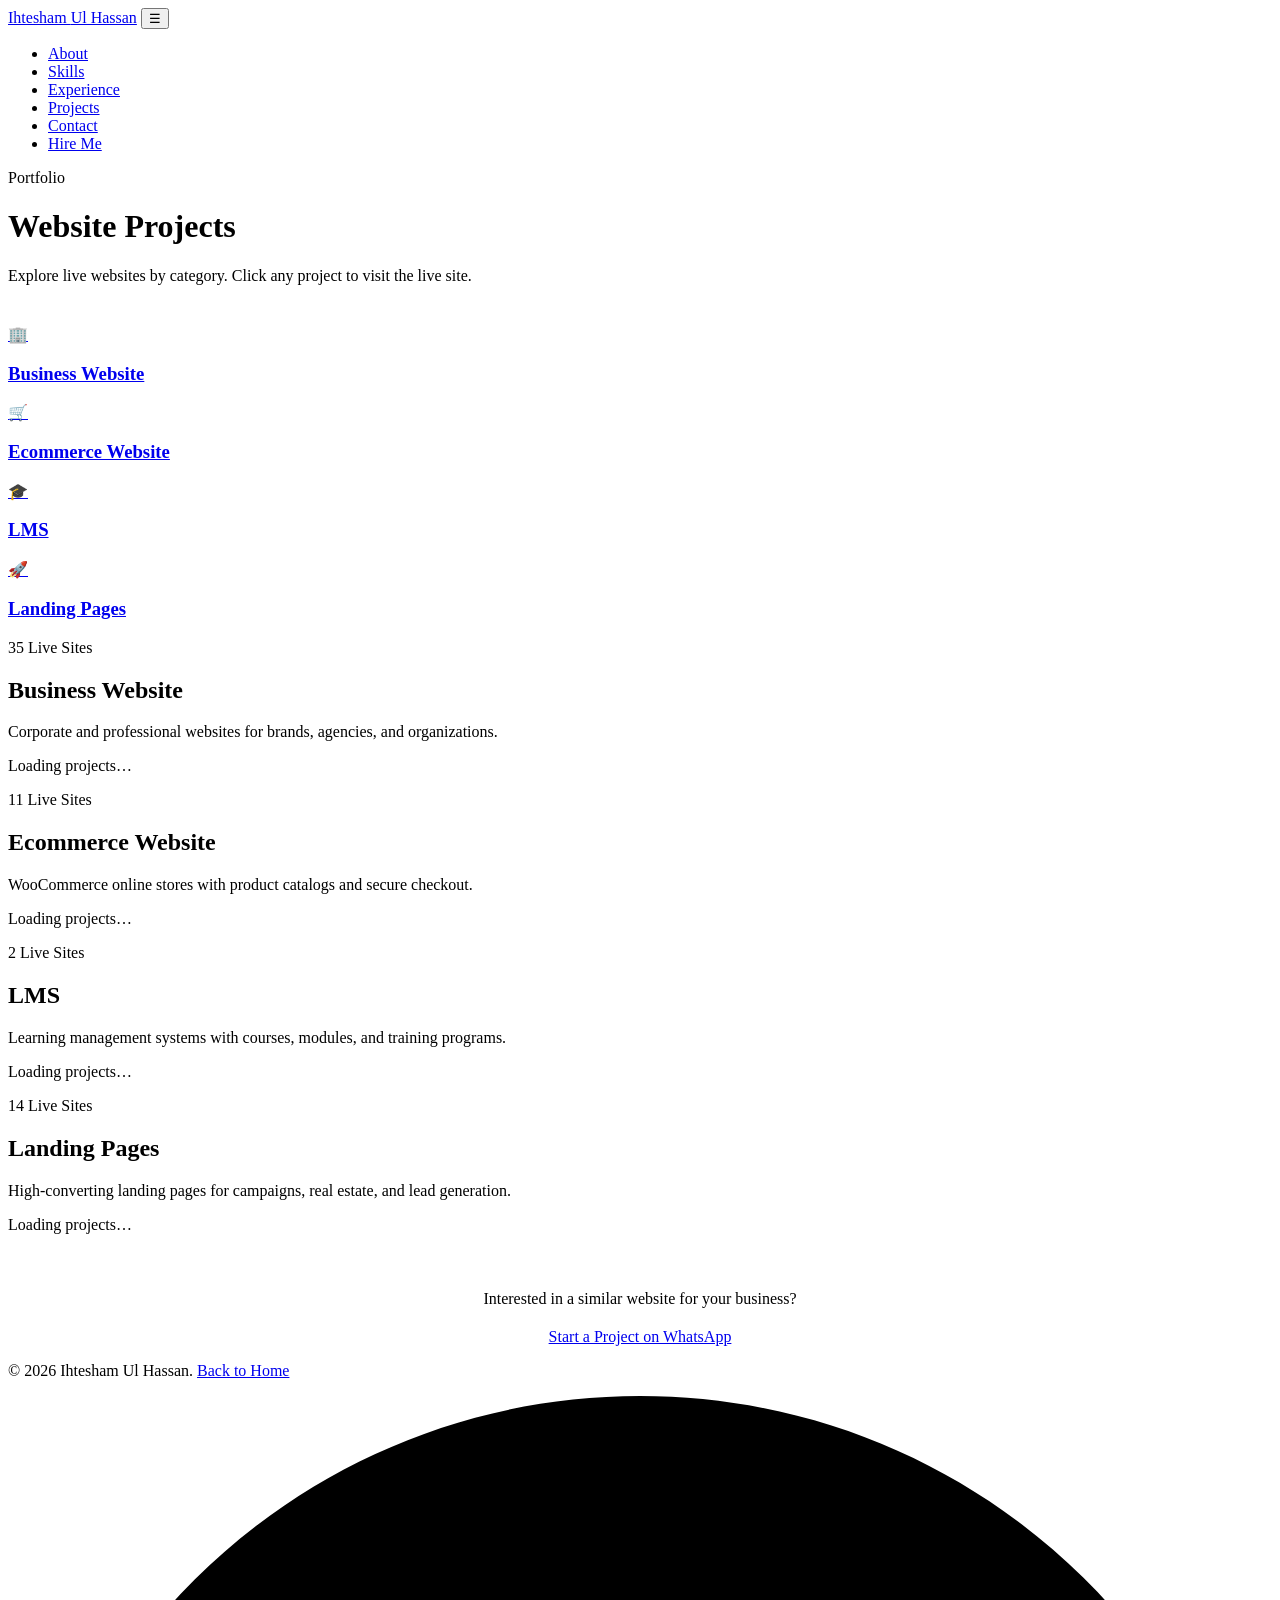
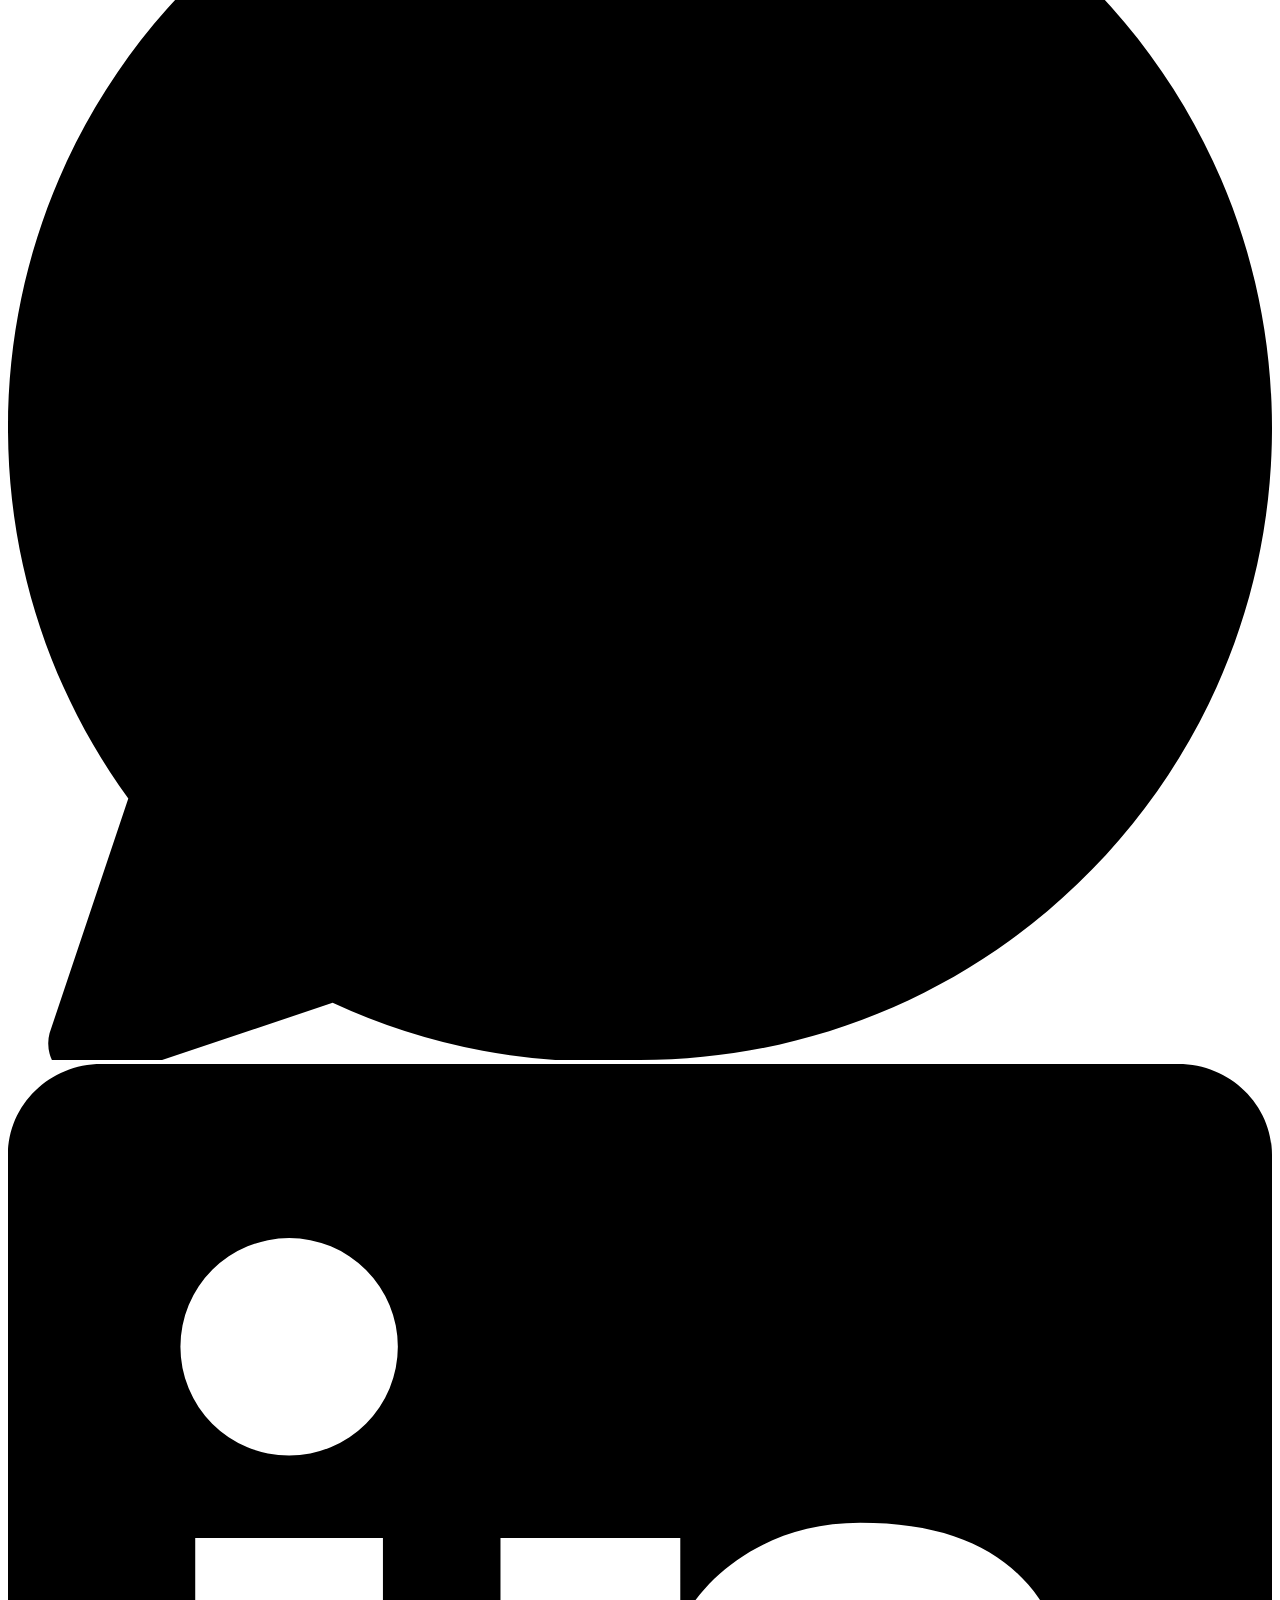
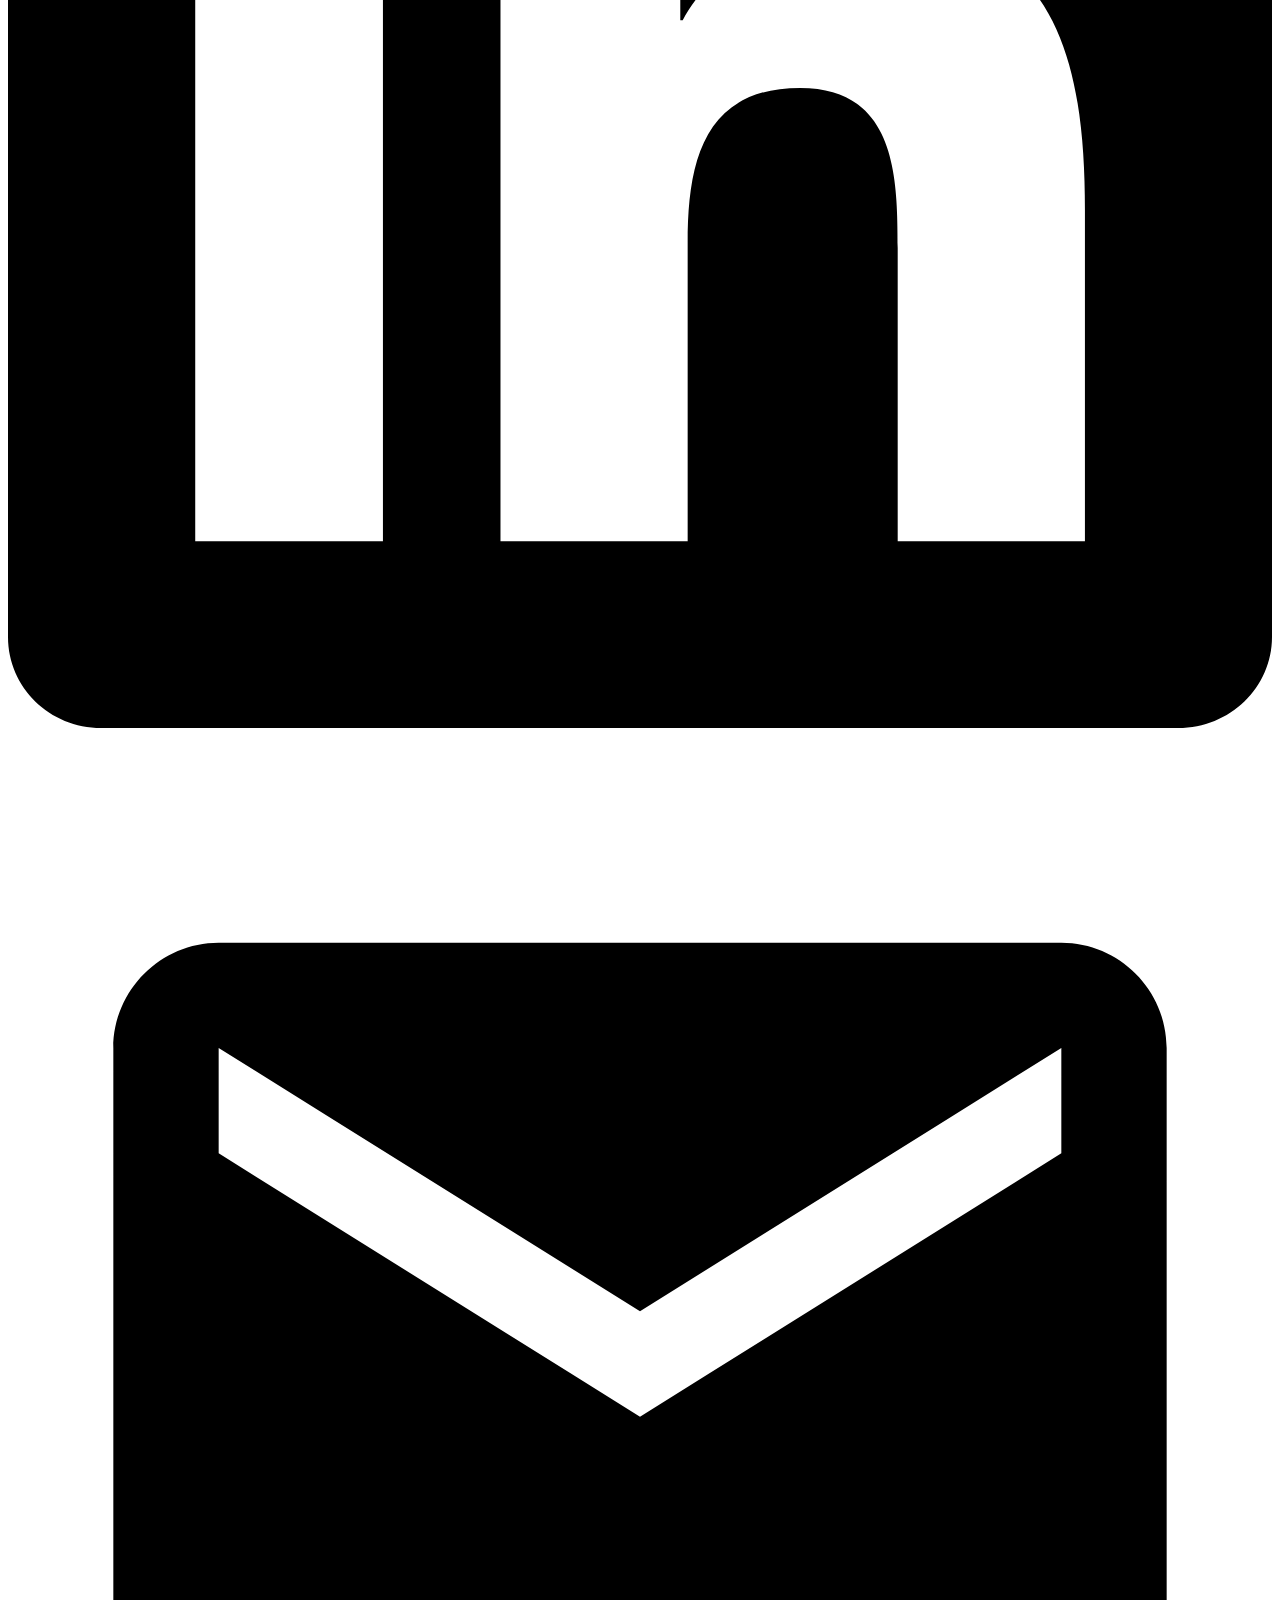
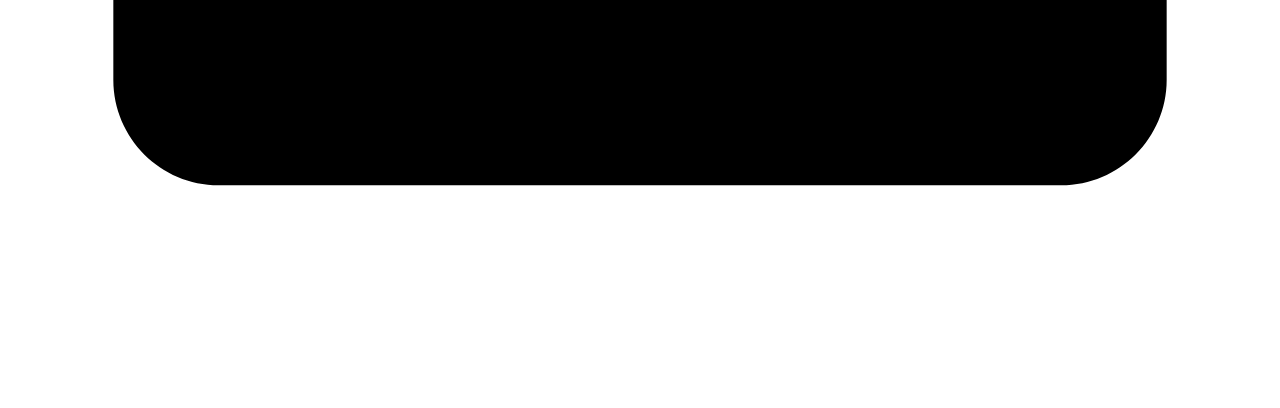
==== projects.html @ 06a2653f "Add files via upload" ====
<!DOCTYPE html>
<html lang="en">
<head>
  <meta charset="UTF-8">
  <meta name="viewport" content="width=device-width, initial-scale=1.0">
  <meta name="description" content="Portfolio projects by Ihtesham Ul Hassan — business websites, ecommerce, LMS, and landing pages.">
  <title>Projects | Ihtesham Ul Hassan</title>
  <link rel="preconnect" href="https://fonts.googleapis.com">
  <link rel="preconnect" href="https://fonts.gstatic.com" crossorigin>
  <link href="https://fonts.googleapis.com/css2?family=DM+Sans:ital,opsz,wght@0,9..40,400;0,9..40,500;0,9..40,600;0,9..40,700&family=Playfair+Display:wght@600;700&display=swap" rel="stylesheet">
  <link rel="stylesheet" href="assets/css/style.css">
</head>
<body>

  <nav class="navbar">
    <div class="container">
      <a href="index.html" class="logo">Ihtesham <span>Ul Hassan</span></a>
      <button class="menu-toggle" aria-label="Toggle menu">☰</button>
      <ul class="nav-links">
        <li><a href="index.html#about">About</a></li>
        <li><a href="index.html#skills">Skills</a></li>
        <li><a href="index.html#experience">Experience</a></li>
        <li><a href="projects.html" class="active">Projects</a></li>
        <li><a href="index.html#contact">Contact</a></li>
        <li><a href="index.html#contact" class="nav-cta">Hire Me</a></li>
      </ul>
    </div>
  </nav>

  <header class="page-hero container fade-in">
    <span class="section-label">Portfolio</span>
    <h1 class="section-title">Website Projects</h1>
    <p class="section-desc">Explore live websites by category. Click any project to visit the live site.</p>

    <div class="project-categories" style="margin-top: 40px; text-align: left;">
      <a href="#business-websites" class="category-card">
        <div class="category-icon">🏢</div>
        <h3>Business Website</h3>
      </a>
      <a href="#ecommerce-websites" class="category-card">
        <div class="category-icon">🛒</div>
        <h3>Ecommerce Website</h3>
      </a>
      <a href="#lms" class="category-card">
        <div class="category-icon">🎓</div>
        <h3>LMS</h3>
      </a>
      <a href="#landing-pages" class="category-card">
        <div class="category-icon">🚀</div>
        <h3>Landing Pages</h3>
      </a>
    </div>
  </header>

  <section class="section" style="padding-top: 0;">
    <div class="container">

      <!-- 1. Business Website -->
      <div id="business-websites" class="project-category-block fade-in">
        <div class="category-block-header">
          <div>
            <span class="section-label" data-business-count>35 Live Sites</span>
            <h2>Business Website</h2>
          </div>
          <p>Corporate and professional websites for brands, agencies, and organizations.</p>
        </div>
        <div class="project-links-grid" data-category="business">
          <p class="category-empty">Loading projects…</p>
        </div>
      </div>

      <!-- 2. Ecommerce Website -->
      <div id="ecommerce-websites" class="project-category-block fade-in">
        <div class="category-block-header">
          <div>
            <span class="section-label" data-ecommerce-count>11 Live Sites</span>
            <h2>Ecommerce Website</h2>
          </div>
          <p>WooCommerce online stores with product catalogs and secure checkout.</p>
        </div>
        <div class="project-links-grid" data-category="ecommerce">
          <p class="category-empty">Loading projects…</p>
        </div>
      </div>

      <!-- 3. LMS -->
      <div id="lms" class="project-category-block fade-in">
        <div class="category-block-header">
          <div>
            <span class="section-label" data-lms-count>2 Live Sites</span>
            <h2>LMS</h2>
          </div>
          <p>Learning management systems with courses, modules, and training programs.</p>
        </div>
        <div class="project-links-grid" data-category="lms">
          <p class="category-empty">Loading projects…</p>
        </div>
      </div>

      <!-- 4. Landing Pages -->
      <div id="landing-pages" class="project-category-block fade-in">
        <div class="category-block-header">
          <div>
            <span class="section-label" data-landing-count>14 Live Sites</span>
            <h2>Landing Pages</h2>
          </div>
          <p>High-converting landing pages for campaigns, real estate, and lead generation.</p>
        </div>
        <div class="project-links-grid" data-category="landing">
          <p class="category-empty">Loading projects…</p>
        </div>
      </div>

      <div style="text-align: center; margin-top: 56px;" class="fade-in">
        <p style="color: var(--muted); margin-bottom: 20px;">Interested in a similar website for your business?</p>
        <a href="https://wa.me/923454115112?text=Hi%20Ihtesham%2C%20I%20saw%20your%20projects%20and%20want%20to%20discuss%20a%20website!" target="_blank" rel="noopener" class="btn btn-primary">Start a Project on WhatsApp</a>
      </div>
    </div>
  </section>

  <footer>
    <div class="container">
      <p>&copy; 2026 Ihtesham Ul Hassan. <a href="index.html">Back to Home</a></p>
    </div>
  </footer>

  <div class="floating-contact" aria-label="Quick contact">
    <a href="https://wa.me/923454115112?text=Hi%20Ihtesham!" target="_blank" rel="noopener" class="float-btn float-wa" title="WhatsApp">
      <svg viewBox="0 0 24 24"><path d="M17.472 14.382c-.297-.149-1.758-.867-2.03-.967-.273-.099-.471-.148-.67.15-.197.297-.767.966-.94 1.164-.173.199-.347.223-.644.075-.297-.15-1.255-.463-2.39-1.475-.883-.788-1.48-1.761-1.653-2.059-.173-.297-.018-.458.13-.606.134-.133.298-.347.446-.52.149-.174.198-.298.298-.497.099-.198.05-.371-.025-.52-.075-.149-.669-1.612-.916-2.207-.242-.579-.487-.5-.669-.51-.173-.008-.371-.01-.57-.01-.198 0-.52.074-.792.372-.272.297-1.04 1.016-1.04 2.479 0 1.462 1.065 2.875 1.213 3.074.149.198 2.096 3.2 5.077 4.487.709.306 1.262.489 1.694.625.712.227 1.36.195 1.871.118.571-.085 1.758-.719 2.006-1.413.248-.694.248-1.289.173-1.413-.074-.124-.272-.198-.57-.347z"/><path d="M12 0C5.373 0 0 5.373 0 12c0 2.625.846 5.059 2.284 7.034L.789 23.492a.75.75 0 0 0 .917.917l4.458-1.495A11.945 11.945 0 0 0 12 24c6.627 0 12-5.373 12-12S18.627 0 12 0z"/></svg>
    </a>
    <a href="https://www.linkedin.com/in/ihtesham-ul-hassan" target="_blank" rel="noopener" class="float-btn float-li" title="LinkedIn">
      <svg viewBox="0 0 24 24"><path d="M20.447 20.452h-3.554v-5.569c0-1.328-.027-3.037-1.852-3.037-1.853 0-2.136 1.445-2.136 2.939v5.667H9.351V9h3.414v1.561h.046c.477-.9 1.637-1.85 3.37-1.85 3.601 0 4.267 2.37 4.267 5.455v6.286zM5.337 7.433a2.062 2.062 0 0 1-2.063-2.065 2.064 2.064 0 1 1 2.063 2.065zm1.782 13.019H3.555V9h3.564v11.452zM22.225 0H1.771C.792 0 0 .774 0 1.729v20.542C0 23.227.792 24 1.771 24h20.451C23.2 24 24 23.227 24 22.271V1.729C24 .774 23.2 0 22.222 0h.003z"/></svg>
    </a>
    <a href="mailto:ihtisham050@gmail.com" class="float-btn float-email" title="Email">
      <svg viewBox="0 0 24 24"><path d="M20 4H4c-1.1 0-2 .9-2 2v12c0 1.1.9 2 2 2h16c1.1 0 2-.9 2-2V6c0-1.1-.9-2-2-2zm0 4l-8 5-8-5V6l8 5 8-5v2z"/></svg>
    </a>
  </div>

  <script src="assets/js/main.js"></script>
  <script src="assets/js/projects-data.js"></script>
  <script>
    if (window.location.hash) {
      const target = document.querySelector(window.location.hash);
      if (target) {
        setTimeout(() => target.scrollIntoView({ behavior: "smooth", block: "start" }), 300);
      }
    }
  </script>
</body>
</html>
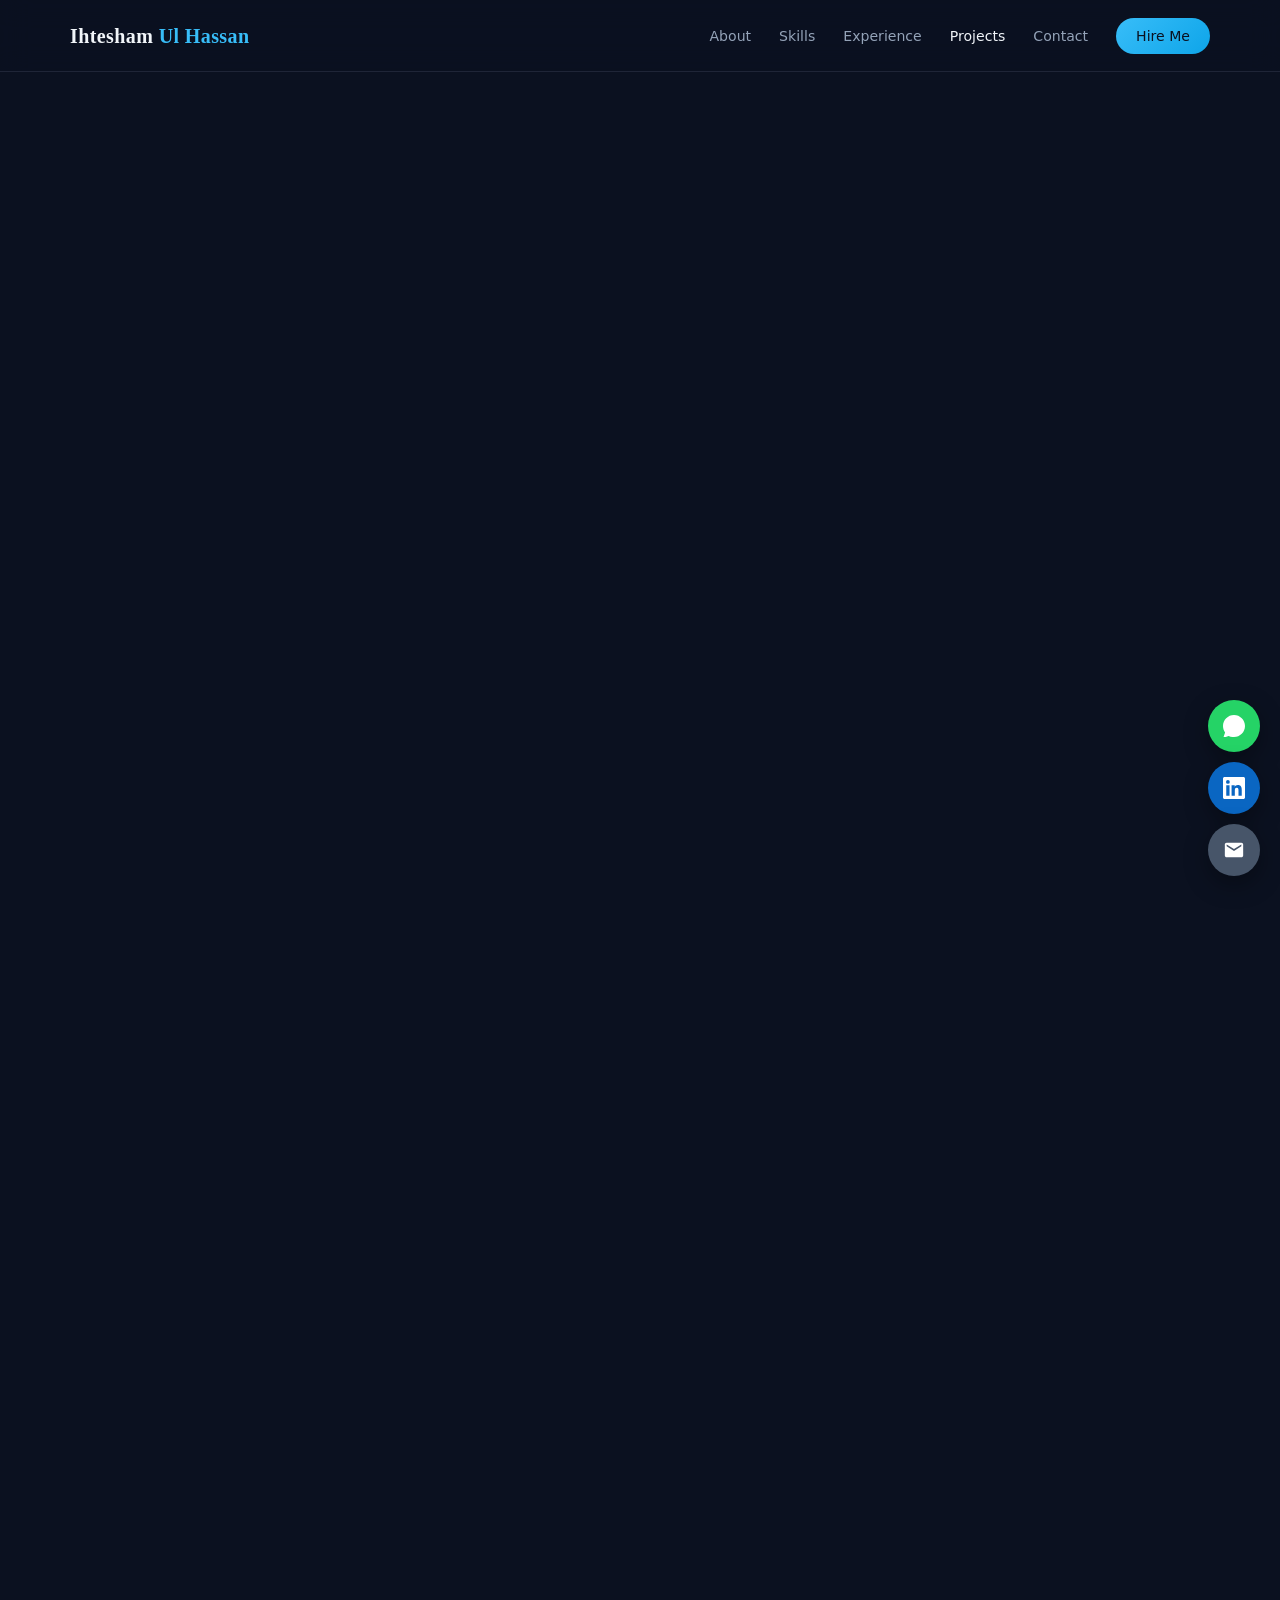
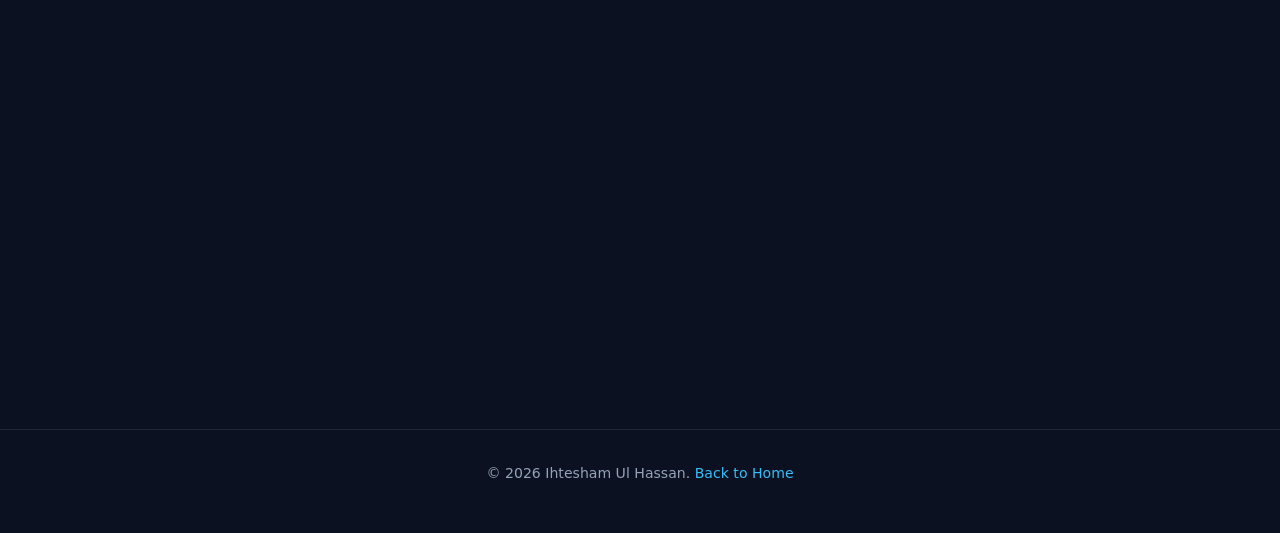
==== commit 4d9c795f: "Update projects.html" ====
--- a/projects.html
+++ b/projects.html
@@ -8,7 +8,7 @@
   <link rel="preconnect" href="https://fonts.googleapis.com">
   <link rel="preconnect" href="https://fonts.gstatic.com" crossorigin>
   <link href="https://fonts.googleapis.com/css2?family=DM+Sans:ital,opsz,wght@0,9..40,400;0,9..40,500;0,9..40,600;0,9..40,700&family=Playfair+Display:wght@600;700&display=swap" rel="stylesheet">
-  <link rel="stylesheet" href="assets/css/style.css">
+  <link rel="stylesheet" href="style.css">
 </head>
 <body>
 
--- a/style.css
+++ b/style.css
@@ -0,0 +1,952 @@
+:root {
+  --bg: #0b1120;
+  --bg-soft: #111827;
+  --surface: #1a2332;
+  --surface-hover: #243044;
+  --text: #f1f5f9;
+  --muted: #94a3b8;
+  --accent: #38bdf8;
+  --accent-2: #0ea5e9;
+  --gold: #fbbf24;
+  --border: rgba(148, 163, 184, 0.15);
+  --shadow: 0 20px 50px rgba(0, 0, 0, 0.35);
+  --radius: 16px;
+  --nav-h: 72px;
+}
+
+* {
+  margin: 0;
+  padding: 0;
+  box-sizing: border-box;
+}
+
+html {
+  scroll-behavior: smooth;
+}
+
+body {
+  font-family: "DM Sans", system-ui, sans-serif;
+  background: var(--bg);
+  color: var(--text);
+  line-height: 1.6;
+  overflow-x: hidden;
+}
+
+img {
+  max-width: 100%;
+  display: block;
+}
+
+a {
+  color: inherit;
+  text-decoration: none;
+}
+
+.container {
+  width: min(1140px, calc(100% - 40px));
+  margin: 0 auto;
+}
+
+.section {
+  padding: 96px 0;
+}
+
+.section-label {
+  display: inline-block;
+  font-size: 0.75rem;
+  letter-spacing: 0.18em;
+  text-transform: uppercase;
+  color: var(--accent);
+  font-weight: 600;
+  margin-bottom: 12px;
+}
+
+.section-title {
+  font-family: "Playfair Display", Georgia, serif;
+  font-size: clamp(2rem, 4vw, 2.8rem);
+  font-weight: 700;
+  line-height: 1.15;
+  margin-bottom: 16px;
+}
+
+.section-desc {
+  color: var(--muted);
+  max-width: 620px;
+  margin-bottom: 48px;
+}
+
+/* NAV */
+.navbar {
+  position: fixed;
+  inset: 0 0 auto;
+  height: var(--nav-h);
+  z-index: 1000;
+  background: rgba(11, 17, 32, 0.88);
+  backdrop-filter: blur(14px);
+  border-bottom: 1px solid var(--border);
+}
+
+.navbar .container {
+  height: 100%;
+  display: flex;
+  align-items: center;
+  justify-content: space-between;
+  gap: 24px;
+}
+
+.logo {
+  font-family: "Playfair Display", Georgia, serif;
+  font-size: 1.25rem;
+  font-weight: 700;
+  letter-spacing: 0.02em;
+}
+
+.logo span {
+  color: var(--accent);
+}
+
+.nav-links {
+  display: flex;
+  align-items: center;
+  gap: 28px;
+  list-style: none;
+}
+
+.nav-links a {
+  font-size: 0.88rem;
+  color: var(--muted);
+  font-weight: 500;
+  transition: color 0.25s;
+}
+
+.nav-links a:hover,
+.nav-links a.active {
+  color: var(--text);
+}
+
+.nav-cta {
+  padding: 10px 20px;
+  border-radius: 999px;
+  background: linear-gradient(135deg, var(--accent), var(--accent-2));
+  color: #0b1120 !important;
+  font-weight: 600;
+}
+
+.menu-toggle {
+  display: none;
+  background: none;
+  border: none;
+  color: var(--text);
+  font-size: 1.5rem;
+  cursor: pointer;
+}
+
+/* HERO */
+.hero {
+  min-height: 100vh;
+  display: grid;
+  grid-template-columns: 1.1fr 0.9fr;
+  align-items: center;
+  gap: 48px;
+  padding: calc(var(--nav-h) + 48px) 0 80px;
+}
+
+.hero-badge {
+  display: inline-flex;
+  align-items: center;
+  gap: 8px;
+  padding: 8px 14px;
+  border-radius: 999px;
+  border: 1px solid var(--border);
+  background: rgba(56, 189, 248, 0.08);
+  color: var(--accent);
+  font-size: 0.8rem;
+  font-weight: 600;
+  margin-bottom: 20px;
+}
+
+.hero h1 {
+  font-family: "Playfair Display", Georgia, serif;
+  font-size: clamp(2.6rem, 6vw, 4.2rem);
+  line-height: 1.05;
+  margin-bottom: 16px;
+}
+
+.hero h1 span {
+  background: linear-gradient(135deg, var(--accent), var(--gold));
+  -webkit-background-clip: text;
+  background-clip: text;
+  color: transparent;
+}
+
+.hero-subtitle {
+  font-size: 1.15rem;
+  color: var(--muted);
+  margin-bottom: 12px;
+}
+
+.hero-text {
+  color: #cbd5e1;
+  max-width: 560px;
+  margin-bottom: 32px;
+}
+
+.hero-actions {
+  display: flex;
+  flex-wrap: wrap;
+  gap: 14px;
+  margin-bottom: 36px;
+}
+
+.btn {
+  display: inline-flex;
+  align-items: center;
+  justify-content: center;
+  gap: 8px;
+  padding: 14px 24px;
+  border-radius: 12px;
+  font-size: 0.92rem;
+  font-weight: 600;
+  transition: transform 0.25s, box-shadow 0.25s, background 0.25s;
+  border: none;
+  cursor: pointer;
+}
+
+.btn:hover {
+  transform: translateY(-2px);
+}
+
+.btn-primary {
+  background: linear-gradient(135deg, var(--accent), var(--accent-2));
+  color: #0b1120;
+  box-shadow: 0 12px 30px rgba(14, 165, 233, 0.25);
+}
+
+.btn-outline {
+  background: transparent;
+  border: 1px solid var(--border);
+  color: var(--text);
+}
+
+.btn-outline:hover {
+  border-color: var(--accent);
+  color: var(--accent);
+}
+
+.hero-stats {
+  display: grid;
+  grid-template-columns: repeat(3, 1fr);
+  gap: 16px;
+}
+
+.stat-card {
+  padding: 18px;
+  border-radius: var(--radius);
+  background: var(--surface);
+  border: 1px solid var(--border);
+}
+
+.stat-number {
+  font-family: "Playfair Display", Georgia, serif;
+  font-size: 1.8rem;
+  font-weight: 700;
+  color: var(--accent);
+}
+
+.stat-label {
+  font-size: 0.82rem;
+  color: var(--muted);
+}
+
+.hero-image-wrap {
+  position: relative;
+  display: flex;
+  justify-content: center;
+}
+
+.hero-image-wrap::before {
+  content: "";
+  position: absolute;
+  inset: 8% 0 8% 8%;
+  border-radius: 28px;
+  background: linear-gradient(135deg, rgba(56, 189, 248, 0.25), rgba(251, 191, 36, 0.15));
+  filter: blur(40px);
+}
+
+.profile-photo {
+  position: relative;
+  width: min(100%, 380px);
+  aspect-ratio: 4/5;
+  object-fit: cover;
+  object-position: top center;
+  border-radius: 28px;
+  border: 1px solid var(--border);
+  box-shadow: var(--shadow);
+}
+
+/* ABOUT */
+.about-grid {
+  display: grid;
+  grid-template-columns: 1fr 1fr;
+  gap: 32px;
+}
+
+.about-card,
+.info-card {
+  padding: 28px;
+  border-radius: var(--radius);
+  background: var(--surface);
+  border: 1px solid var(--border);
+}
+
+.about-card p {
+  color: #cbd5e1;
+  margin-bottom: 14px;
+}
+
+.info-list {
+  list-style: none;
+  display: grid;
+  gap: 14px;
+}
+
+.info-list li {
+  display: flex;
+  justify-content: space-between;
+  gap: 16px;
+  padding-bottom: 14px;
+  border-bottom: 1px solid var(--border);
+  font-size: 0.95rem;
+}
+
+.info-list span:first-child {
+  color: var(--muted);
+}
+
+/* SKILLS */
+.skills-grid {
+  display: grid;
+  grid-template-columns: repeat(auto-fit, minmax(180px, 1fr));
+  gap: 14px;
+}
+
+.skill-chip {
+  padding: 14px 18px;
+  border-radius: 12px;
+  background: var(--surface);
+  border: 1px solid var(--border);
+  font-size: 0.92rem;
+  font-weight: 500;
+  transition: border-color 0.25s, transform 0.25s;
+}
+
+.skill-chip:hover {
+  border-color: var(--accent);
+  transform: translateY(-2px);
+}
+
+/* TIMELINE */
+.timeline {
+  display: grid;
+  gap: 20px;
+}
+
+.timeline-item {
+  padding: 24px 28px;
+  border-radius: var(--radius);
+  background: var(--surface);
+  border: 1px solid var(--border);
+  border-left: 3px solid var(--accent);
+}
+
+.timeline-head {
+  display: flex;
+  flex-wrap: wrap;
+  justify-content: space-between;
+  gap: 8px 16px;
+  margin-bottom: 8px;
+}
+
+.timeline-role {
+  font-size: 1.1rem;
+  font-weight: 700;
+}
+
+.timeline-company {
+  color: var(--accent);
+  font-weight: 600;
+}
+
+.timeline-date {
+  color: var(--muted);
+  font-size: 0.88rem;
+}
+
+.timeline-item ul {
+  margin-top: 12px;
+  padding-left: 18px;
+  color: #cbd5e1;
+}
+
+.timeline-item li {
+  margin-bottom: 6px;
+}
+
+/* EDUCATION & CERTS */
+.cards-grid {
+  display: grid;
+  grid-template-columns: repeat(auto-fit, minmax(260px, 1fr));
+  gap: 18px;
+}
+
+.card {
+  padding: 22px;
+  border-radius: var(--radius);
+  background: var(--surface);
+  border: 1px solid var(--border);
+}
+
+.card h3 {
+  font-size: 1rem;
+  margin-bottom: 8px;
+}
+
+.card p {
+  color: var(--muted);
+  font-size: 0.92rem;
+}
+
+/* PROJECTS PREVIEW / PAGE */
+.projects-grid {
+  display: grid;
+  grid-template-columns: repeat(auto-fit, minmax(300px, 1fr));
+  gap: 24px;
+}
+
+.project-card {
+  border-radius: var(--radius);
+  overflow: hidden;
+  background: var(--surface);
+  border: 1px solid var(--border);
+  transition: transform 0.3s, box-shadow 0.3s;
+}
+
+.project-card:hover {
+  transform: translateY(-6px);
+  box-shadow: var(--shadow);
+}
+
+.project-thumb {
+  position: relative;
+  height: 220px;
+  overflow: hidden;
+}
+
+.project-thumb img {
+  width: 100%;
+  height: 100%;
+  object-fit: cover;
+  transition: transform 0.4s;
+}
+
+.project-card:hover .project-thumb img {
+  transform: scale(1.05);
+}
+
+.project-overlay {
+  position: absolute;
+  inset: 0;
+  background: linear-gradient(to top, rgba(11, 17, 32, 0.92), transparent 55%);
+  display: flex;
+  align-items: flex-end;
+  padding: 18px;
+}
+
+.project-tag {
+  font-size: 0.72rem;
+  letter-spacing: 0.12em;
+  text-transform: uppercase;
+  color: var(--accent);
+  font-weight: 600;
+}
+
+.project-body {
+  padding: 22px;
+}
+
+.project-body h3 {
+  font-size: 1.2rem;
+  margin: 6px 0 10px;
+}
+
+.project-body p {
+  color: var(--muted);
+  font-size: 0.92rem;
+  margin-bottom: 18px;
+}
+
+.project-actions {
+  display: flex;
+  flex-wrap: wrap;
+  gap: 10px;
+}
+
+.btn-sm {
+  padding: 10px 16px;
+  font-size: 0.82rem;
+  border-radius: 10px;
+}
+
+.project-card-featured .project-thumb {
+  height: 260px;
+}
+
+/* PROJECT CATEGORIES */
+.project-categories {
+  display: grid;
+  grid-template-columns: repeat(2, 1fr);
+  gap: 24px;
+}
+
+.category-card {
+  padding: 28px;
+  border-radius: var(--radius);
+  background: var(--surface);
+  border: 1px solid var(--border);
+  transition: transform 0.3s, border-color 0.3s, box-shadow 0.3s;
+  display: flex;
+  flex-direction: column;
+  gap: 14px;
+  min-height: 100%;
+}
+
+.category-card:hover {
+  transform: translateY(-4px);
+  border-color: rgba(56, 189, 248, 0.4);
+  box-shadow: var(--shadow);
+}
+
+.category-icon {
+  width: 48px;
+  height: 48px;
+  border-radius: 12px;
+  display: flex;
+  align-items: center;
+  justify-content: center;
+  font-size: 1.4rem;
+  background: rgba(56, 189, 248, 0.12);
+  border: 1px solid rgba(56, 189, 248, 0.25);
+}
+
+.category-card h3 {
+  font-size: 1.25rem;
+  font-weight: 700;
+}
+
+.category-card p {
+  color: var(--muted);
+  font-size: 0.92rem;
+  flex: 1;
+}
+
+.category-count {
+  font-size: 0.78rem;
+  letter-spacing: 0.1em;
+  text-transform: uppercase;
+  color: var(--accent);
+  font-weight: 600;
+}
+
+.project-category-block {
+  margin-bottom: 64px;
+  scroll-margin-top: calc(var(--nav-h) + 24px);
+}
+
+.project-category-block:last-child {
+  margin-bottom: 0;
+}
+
+.category-block-header {
+  display: flex;
+  flex-wrap: wrap;
+  align-items: flex-end;
+  justify-content: space-between;
+  gap: 16px;
+  margin-bottom: 28px;
+  padding-bottom: 20px;
+  border-bottom: 1px solid var(--border);
+}
+
+.category-block-header h2 {
+  font-family: "Playfair Display", Georgia, serif;
+  font-size: clamp(1.6rem, 3vw, 2rem);
+  font-weight: 700;
+}
+
+.category-block-header p {
+  color: var(--muted);
+  max-width: 520px;
+  font-size: 0.95rem;
+}
+
+.project-links-grid {
+  display: grid;
+  grid-template-columns: repeat(auto-fill, minmax(280px, 1fr));
+  gap: 18px;
+}
+
+.project-link-card {
+  display: flex;
+  flex-direction: column;
+  gap: 12px;
+  padding: 22px;
+  border-radius: var(--radius);
+  background: var(--surface);
+  border: 1px solid var(--border);
+  transition: transform 0.25s, border-color 0.25s;
+}
+
+.project-link-card:hover {
+  transform: translateY(-3px);
+  border-color: var(--accent);
+}
+
+.project-link-card .link-title {
+  font-size: 1.05rem;
+  font-weight: 600;
+}
+
+.project-link-card .link-url {
+  font-size: 0.82rem;
+  color: var(--muted);
+  word-break: break-all;
+}
+
+.project-link-card .link-action {
+  font-size: 0.82rem;
+  color: var(--accent);
+  font-weight: 600;
+  margin-top: auto;
+}
+
+.category-empty {
+  grid-column: 1 / -1;
+  padding: 32px;
+  text-align: center;
+  border-radius: var(--radius);
+  background: var(--surface);
+  border: 1px dashed var(--border);
+  color: var(--muted);
+  font-size: 0.95rem;
+}
+
+@media (max-width: 768px) {
+  .project-categories {
+    grid-template-columns: 1fr;
+  }
+}
+
+/* CONTACT */
+.contact-section {
+  background: linear-gradient(180deg, var(--bg) 0%, #0f172a 100%);
+}
+
+.contact-grid {
+  display: grid;
+  grid-template-columns: 1fr 1fr;
+  gap: 28px;
+}
+
+.contact-card {
+  padding: 32px;
+  border-radius: var(--radius);
+  background: var(--surface);
+  border: 1px solid var(--border);
+}
+
+.contact-buttons {
+  display: flex;
+  flex-wrap: wrap;
+  gap: 12px;
+  margin-top: 24px;
+}
+
+.social-btn {
+  display: inline-flex;
+  align-items: center;
+  gap: 10px;
+  padding: 14px 20px;
+  border-radius: 12px;
+  font-weight: 600;
+  font-size: 0.9rem;
+  transition: transform 0.25s, opacity 0.25s;
+}
+
+.social-btn:hover {
+  transform: translateY(-2px);
+  opacity: 0.92;
+}
+
+.social-wa {
+  background: #25d366;
+  color: #fff;
+}
+
+.social-li {
+  background: #0a66c2;
+  color: #fff;
+}
+
+.social-email {
+  background: #334155;
+  color: #fff;
+  border: 1px solid var(--border);
+}
+
+.contact-detail {
+  display: flex;
+  align-items: center;
+  gap: 12px;
+  margin-bottom: 14px;
+  color: #cbd5e1;
+}
+
+.contact-detail strong {
+  color: var(--text);
+  min-width: 80px;
+}
+
+/* FLOATING CONTACT */
+.floating-contact {
+  position: fixed;
+  right: 20px;
+  bottom: 24px;
+  z-index: 999;
+  display: flex;
+  flex-direction: column;
+  gap: 10px;
+}
+
+.float-btn {
+  width: 52px;
+  height: 52px;
+  border-radius: 50%;
+  display: flex;
+  align-items: center;
+  justify-content: center;
+  color: #fff;
+  box-shadow: 0 8px 24px rgba(0, 0, 0, 0.35);
+  transition: transform 0.25s;
+}
+
+.float-btn:hover {
+  transform: scale(1.08);
+}
+
+.float-wa { background: #25d366; }
+.float-li { background: #0a66c2; }
+.float-email { background: #475569; }
+
+.float-btn svg {
+  width: 22px;
+  height: 22px;
+  fill: currentColor;
+}
+
+/* MODAL */
+.modal-overlay {
+  position: fixed;
+  inset: 0;
+  z-index: 2000;
+  background: rgba(0, 0, 0, 0.88);
+  display: none;
+  align-items: center;
+  justify-content: center;
+  padding: 20px;
+}
+
+.modal-overlay.active {
+  display: flex;
+}
+
+.modal-box {
+  width: min(920px, 100%);
+  max-height: 90vh;
+  overflow-y: auto;
+  background: var(--bg-soft);
+  border: 1px solid var(--border);
+  border-radius: var(--radius);
+}
+
+.modal-header {
+  position: sticky;
+  top: 0;
+  z-index: 1;
+  display: flex;
+  justify-content: space-between;
+  align-items: flex-start;
+  gap: 16px;
+  padding: 24px 28px;
+  background: var(--bg-soft);
+  border-bottom: 1px solid var(--border);
+}
+
+.modal-close {
+  background: none;
+  border: none;
+  color: var(--muted);
+  font-size: 1.6rem;
+  cursor: pointer;
+  line-height: 1;
+}
+
+.modal-body {
+  padding: 24px 28px 28px;
+}
+
+.modal-gallery {
+  display: grid;
+  grid-template-columns: repeat(2, 1fr);
+  gap: 12px;
+  margin: 20px 0 24px;
+}
+
+.modal-gallery img {
+  width: 100%;
+  height: 180px;
+  object-fit: cover;
+  border-radius: 10px;
+  border: 1px solid var(--border);
+  cursor: pointer;
+}
+
+.modal-gallery img:first-child {
+  grid-column: 1 / -1;
+  height: 240px;
+}
+
+/* FOOTER */
+footer {
+  padding: 32px 0 48px;
+  border-top: 1px solid var(--border);
+  text-align: center;
+  color: var(--muted);
+  font-size: 0.88rem;
+}
+
+footer a {
+  color: var(--accent);
+}
+
+.page-hero {
+  padding: calc(var(--nav-h) + 56px) 0 48px;
+  text-align: center;
+}
+
+.page-hero .section-desc {
+  margin: 0 auto 0;
+}
+
+.fade-in {
+  opacity: 0;
+  transform: translateY(24px);
+  transition: opacity 0.6s ease, transform 0.6s ease;
+}
+
+.fade-in.visible {
+  opacity: 1;
+  transform: translateY(0);
+}
+
+@media (max-width: 960px) {
+  .hero {
+    grid-template-columns: 1fr;
+    text-align: center;
+    padding-top: calc(var(--nav-h) + 32px);
+  }
+
+  .hero-text,
+  .hero-subtitle {
+    margin-left: auto;
+    margin-right: auto;
+  }
+
+  .hero-actions,
+  .hero-stats {
+    justify-content: center;
+  }
+
+  .hero-stats {
+    max-width: 480px;
+    margin: 0 auto;
+  }
+
+  .hero-image-wrap {
+    order: -1;
+  }
+
+  .about-grid,
+  .contact-grid {
+    grid-template-columns: 1fr;
+  }
+}
+
+@media (max-width: 768px) {
+  .menu-toggle {
+    display: block;
+  }
+
+  .nav-links {
+    position: fixed;
+    top: var(--nav-h);
+    left: 0;
+    right: 0;
+    background: rgba(11, 17, 32, 0.98);
+    flex-direction: column;
+    padding: 24px;
+    gap: 18px;
+    border-bottom: 1px solid var(--border);
+    transform: translateY(-120%);
+    opacity: 0;
+    pointer-events: none;
+    transition: transform 0.3s, opacity 0.3s;
+  }
+
+  .nav-links.open {
+    transform: translateY(0);
+    opacity: 1;
+    pointer-events: auto;
+  }
+
+  .section {
+    padding: 72px 0;
+  }
+
+  .modal-gallery {
+    grid-template-columns: 1fr;
+  }
+
+  .modal-gallery img:first-child {
+    height: 200px;
+  }
+
+  .floating-contact {
+    right: 14px;
+    bottom: 14px;
+  }
+
+  .float-btn {
+    width: 46px;
+    height: 46px;
+  }
+}
+
+@media (max-width: 480px) {
+  .hero-stats {
+    grid-template-columns: 1fr;
+  }
+
+  .hero h1 {
+    font-size: 2.2rem;
+  }
+}
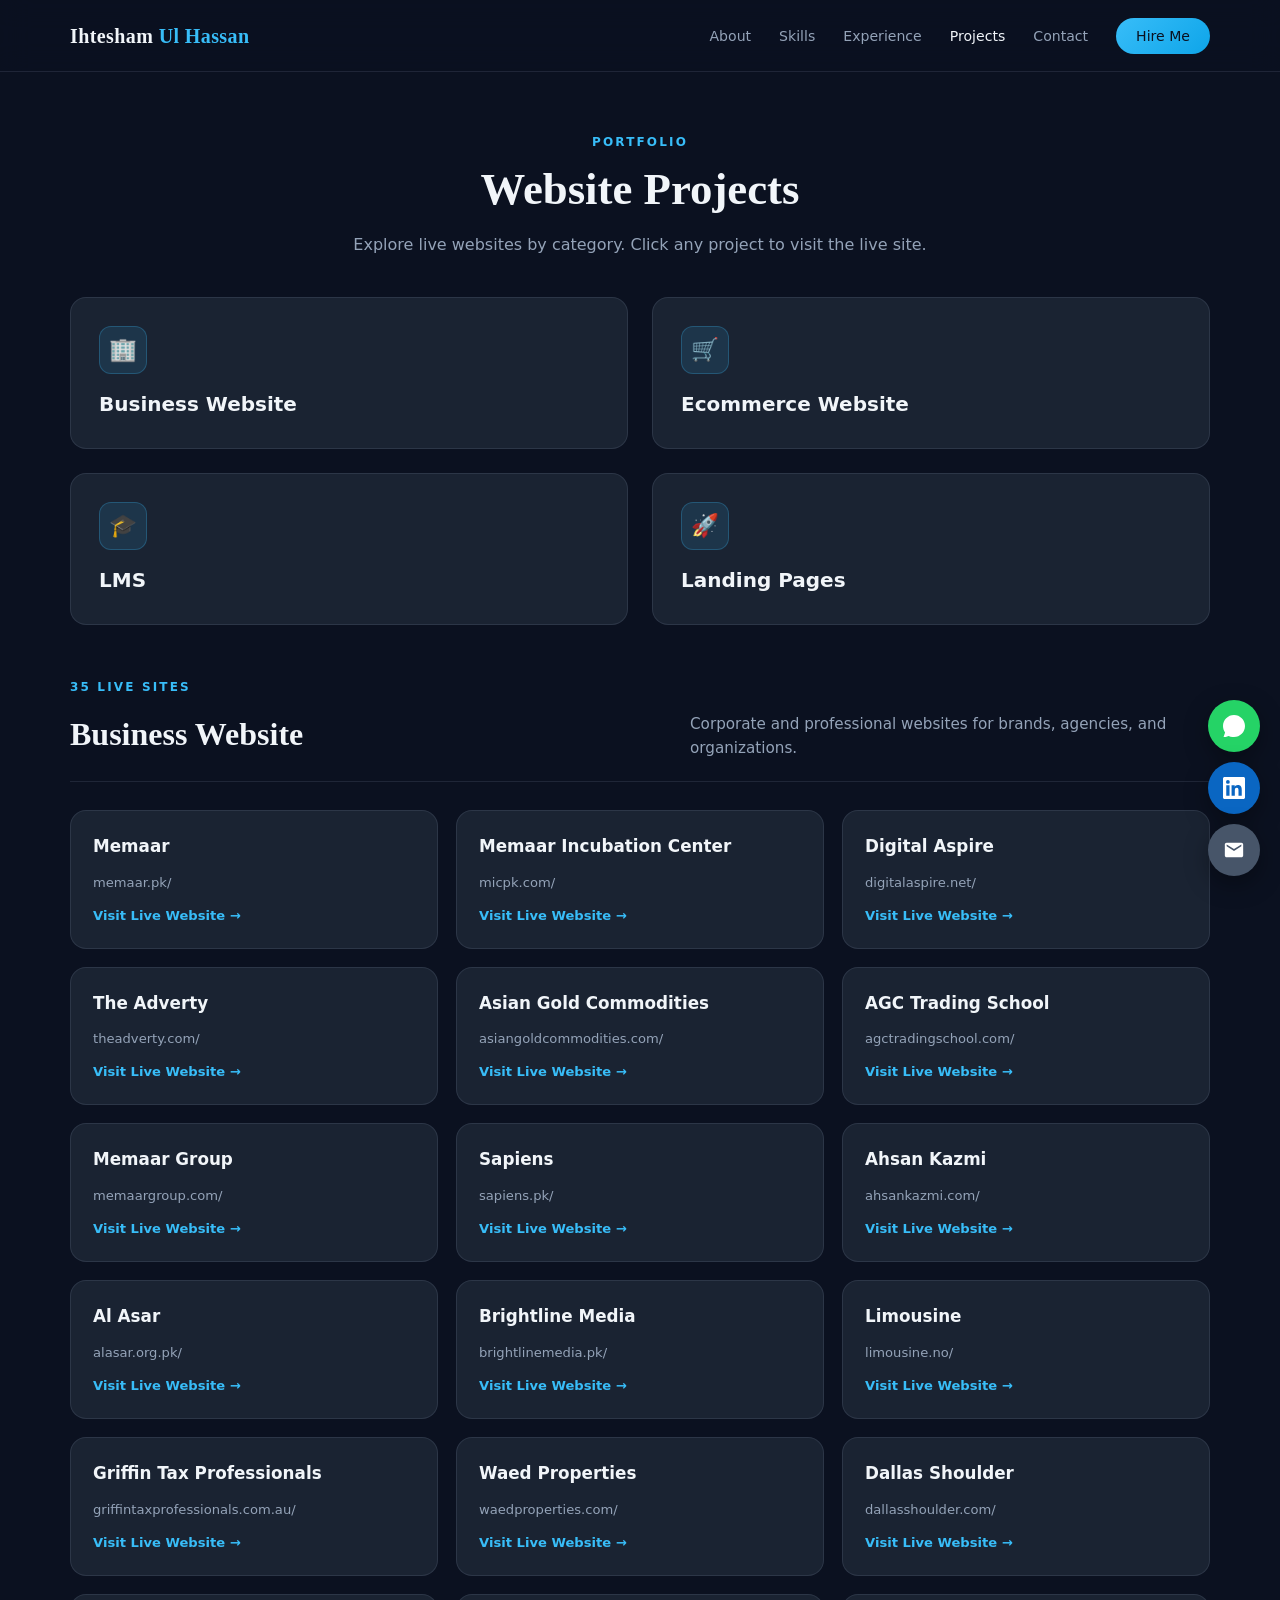
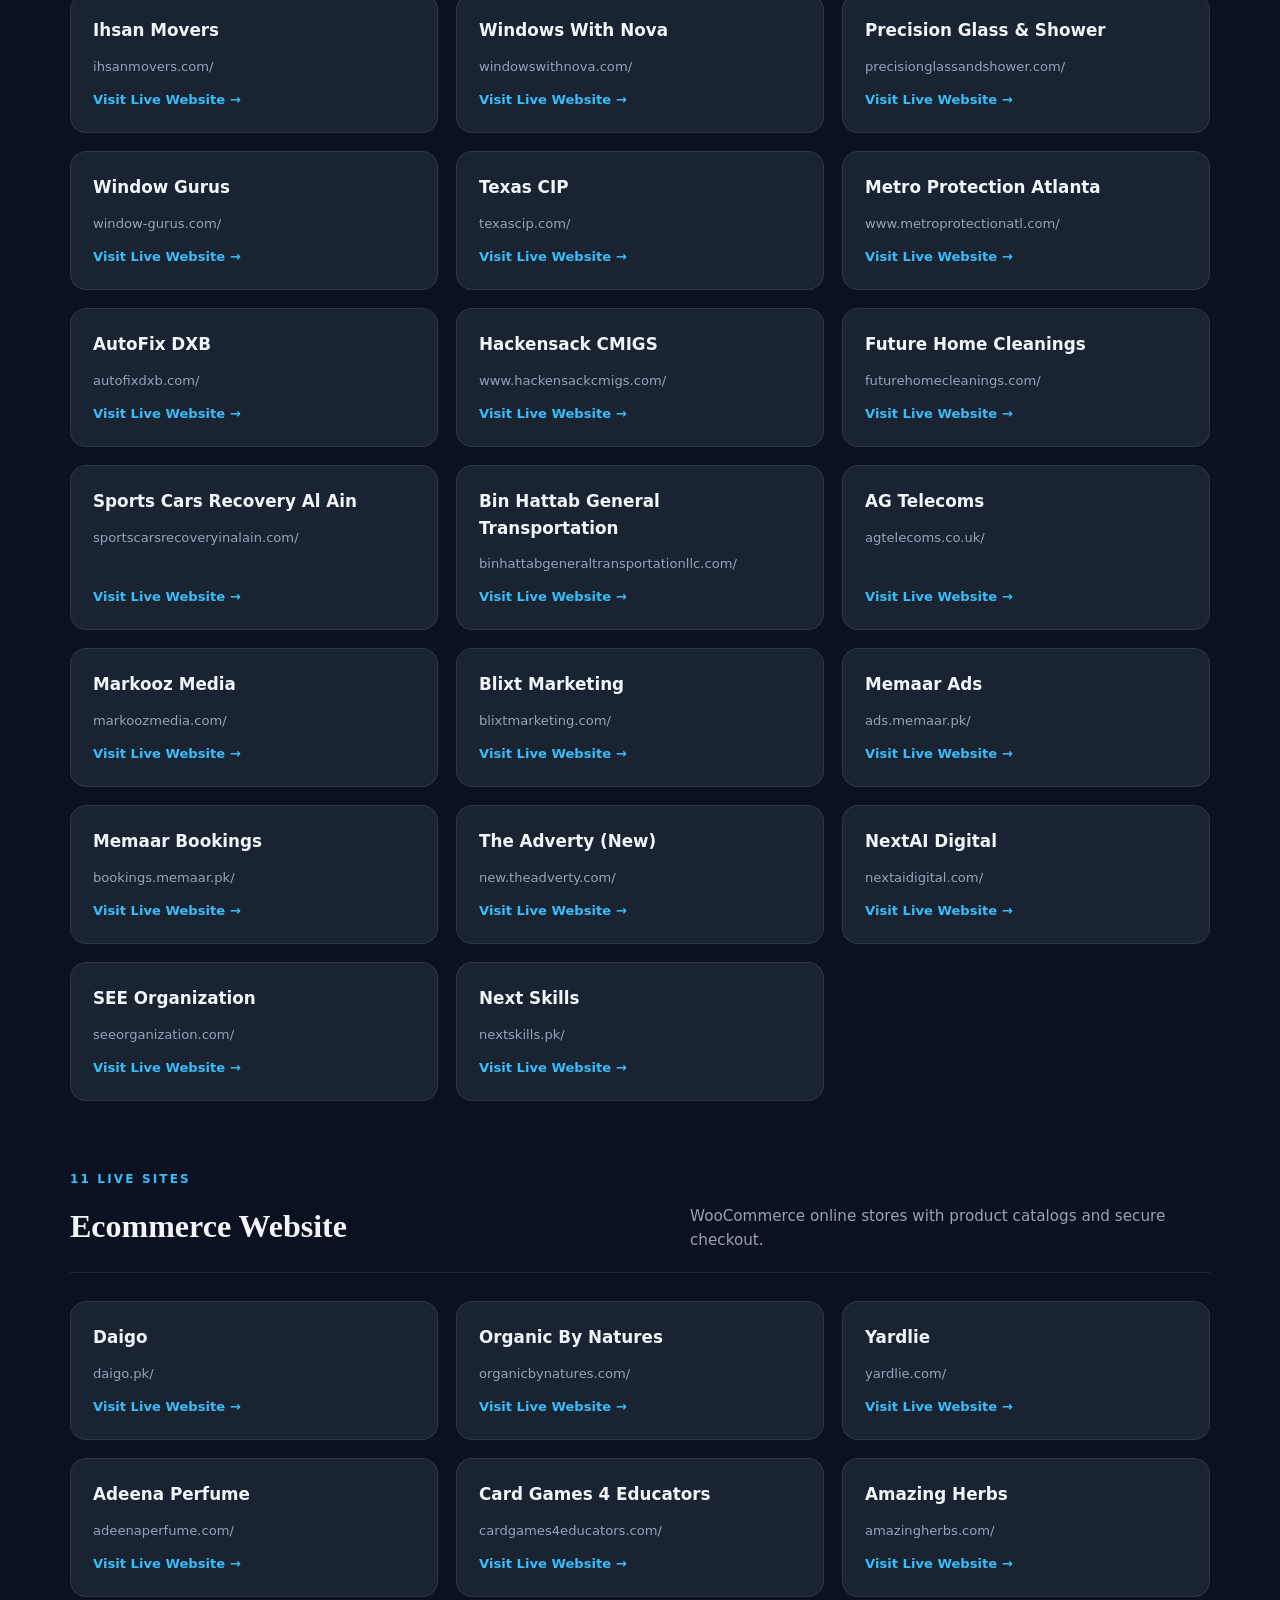
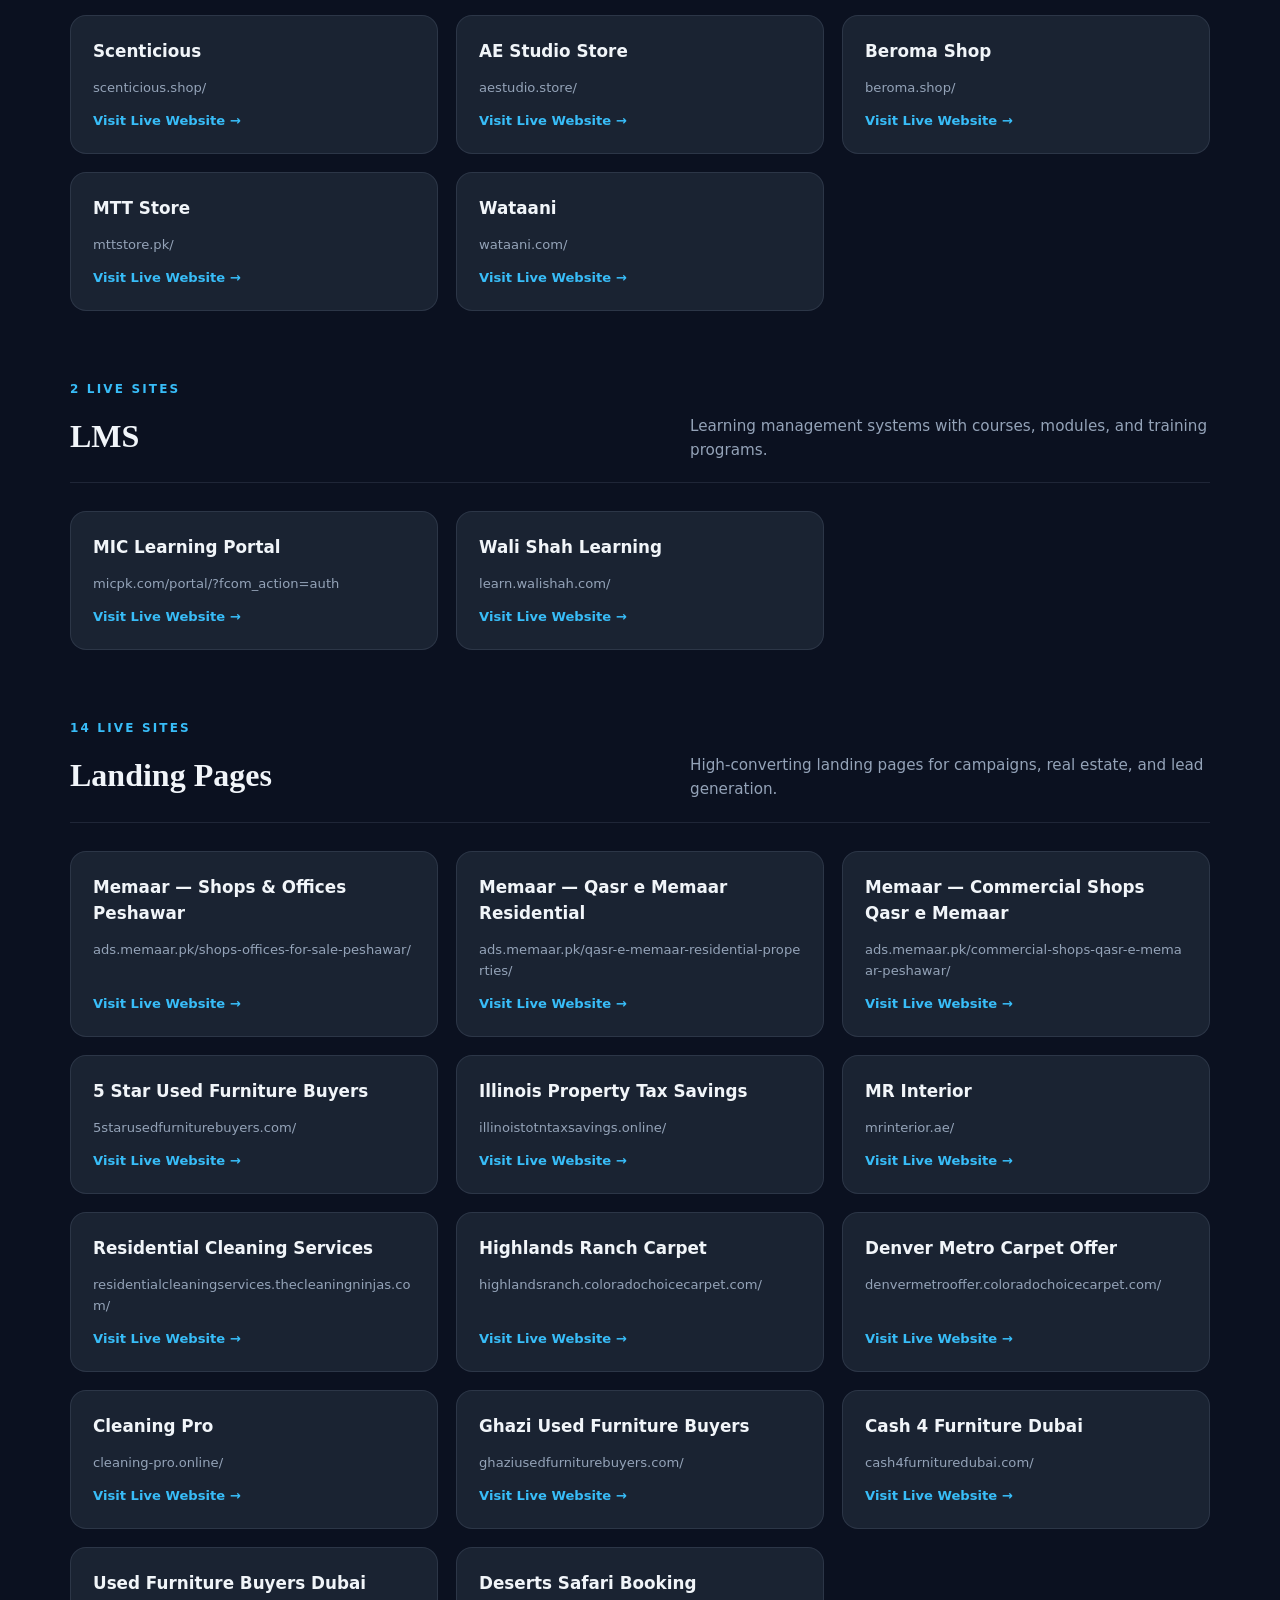
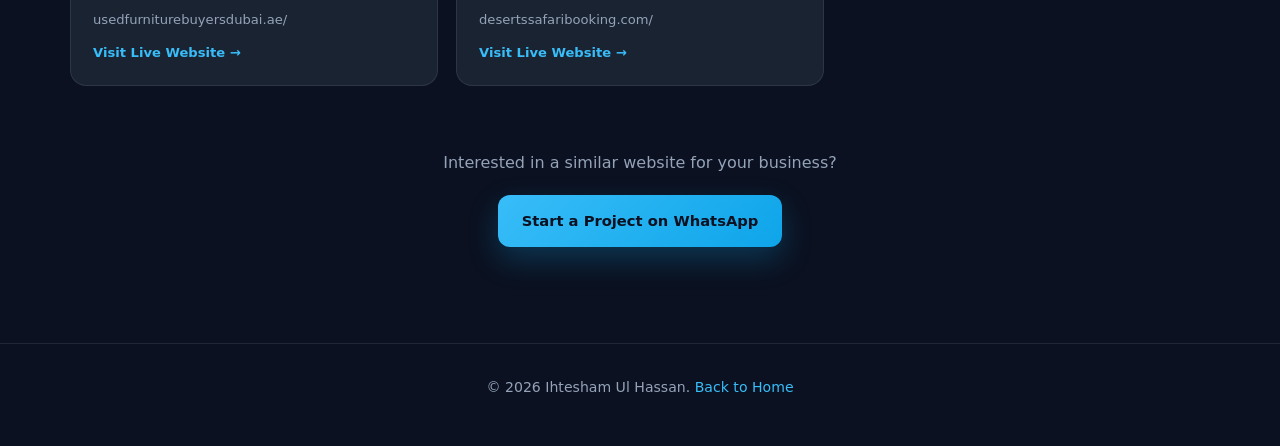
==== commit c202176f: "Update projects.html" ====
--- a/projects.html
+++ b/projects.html
@@ -136,8 +136,8 @@
     </a>
   </div>
 
-  <script src="assets/js/main.js"></script>
-  <script src="assets/js/projects-data.js"></script>
+  <script src="main.js"></script>
+  <script src="projects-data.js"></script>
   <script>
     if (window.location.hash) {
       const target = document.querySelector(window.location.hash);
